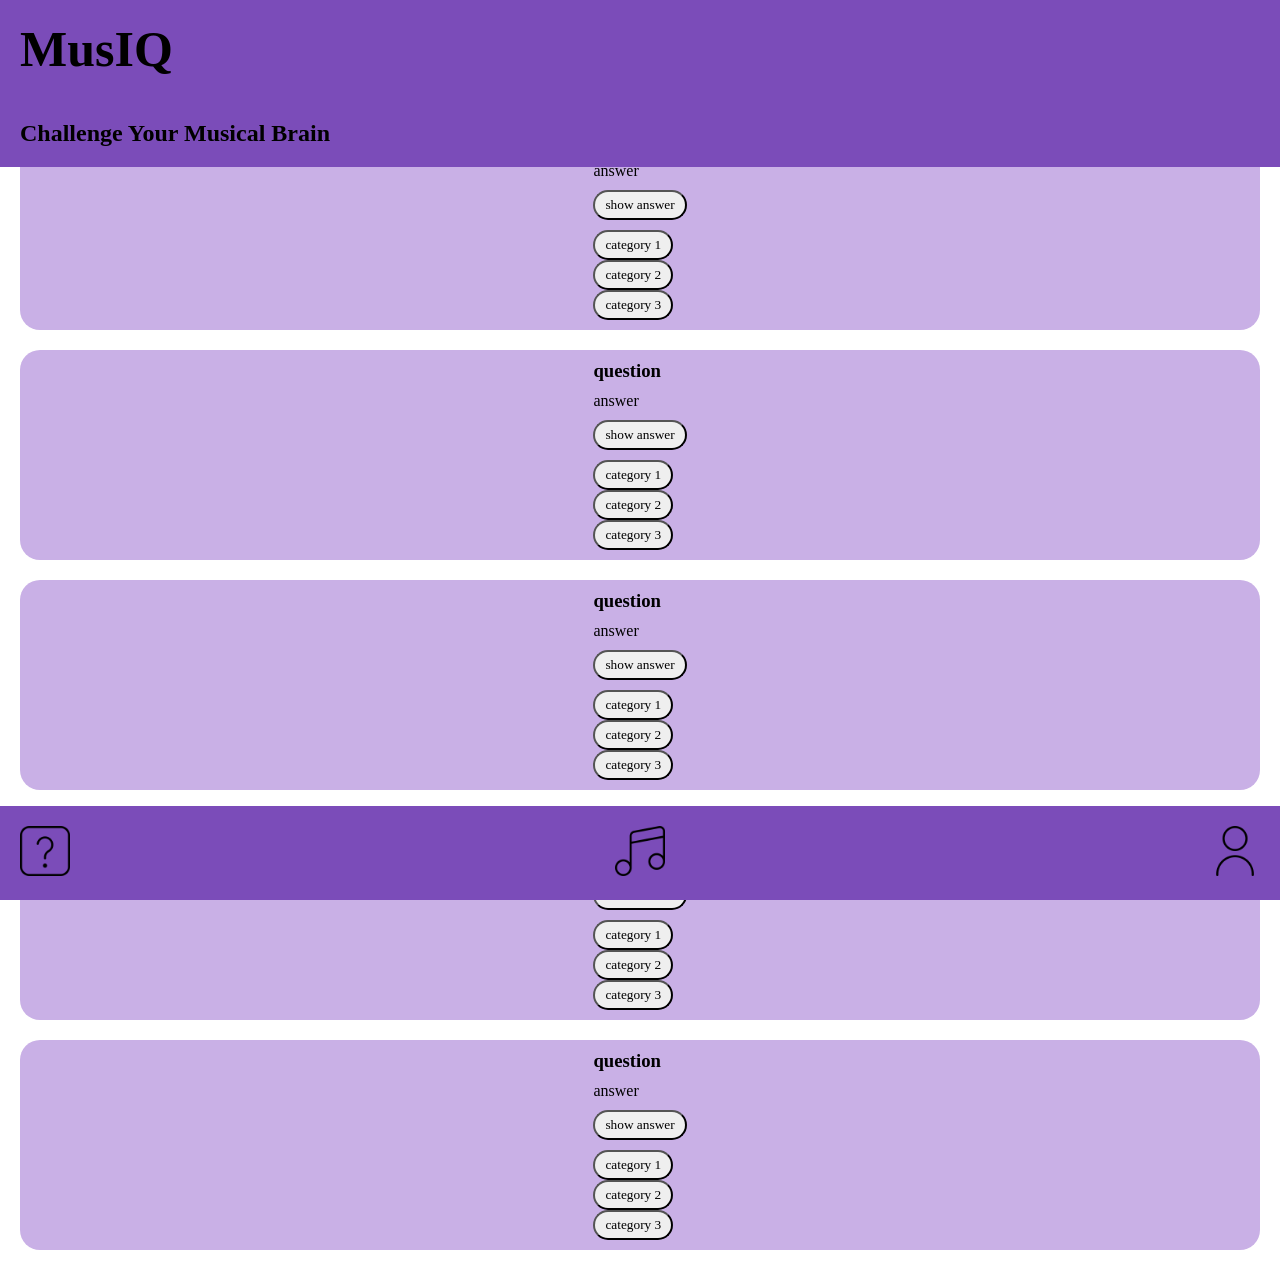
==== index.html @ 182e0ea8 "add navbar and css" ====
<!doctype html>
<html lang="en">
  <head>
    <meta charset="utf-8" />
    <meta
      name="viewport"
      content="width=device-width, initial-scale=1, shrink-to-fit=no"
    />
    <link rel="icon" href="./assets/music-alt.png" type="musical-note-icon" />
    <title>MusIQ</title>
    <link rel="stylesheet" href="./styles.css" />
  </head>

  <body>
    <header class="header">
      <h1 class="header__title">MusIQ</h1>
      <h2 class="header__subtitle">Challenge Your Musical Brain</h2>
    </header>

    <main class="main-content">
      <ul class="question-card__list">
        <div class="question-card">
          <h3 class="question-card__title">question</h3>
          <p class="answer">answer</p>
          <button class="answer-button">show answer</button>
          <ul class="category-list">
            <li><button class="category">category 1</button></li>
            <li><button class="category">category 2</button></li>
            <li><button class="category">category 3</button></li>
          </ul>
        </div>
        <div class="question-card">
          <h3 class="question-card__title">question</h3>
          <p class="answer">answer</p>
          <button class="answer-button">show answer</button>
          <ul class="category-list">
            <li><button class="category">category 1</button></li>
            <li><button class="category">category 2</button></li>
            <li><button class="category">category 3</button></li>
          </ul>
        </div>
        <div class="question-card">
          <h3 class="question-card__title">question</h3>
          <p class="answer">answer</p>
          <button class="answer-button">show answer</button>
          <ul class="category-list">
            <li><button class="category">category 1</button></li>
            <li><button class="category">category 2</button></li>
            <li><button class="category">category 3</button></li>
          </ul>
        </div>
        <div class="question-card">
          <h3 class="question-card__title">question</h3>
          <p class="answer">answer</p>
          <button class="answer-button">show answer</button>
          <ul class="category-list">
            <li><button class="category">category 1</button></li>
            <li><button class="category">category 2</button></li>
            <li><button class="category">category 3</button></li>
          </ul>
        </div>
        <div class="question-card">
          <h3 class="question-card__title">question</h3>
          <p class="answer">answer</p>
          <button class="answer-button">show answer</button>
          <ul class="category-list">
            <li><button class="category">category 1</button></li>
            <li><button class="category">category 2</button></li>
            <li><button class="category">category 3</button></li>
          </ul>
        </div>
      </ul>
      <nav class="navbar">
        <ul class="nav-links">
          <li>
            <a href="index.html">
              <img src="./assets/question-square.png" alt="homepage" />
            </a>
          </li>
          <li>
            <a href="bookmarks.html">
              <img src="./assets/music-alt.png" alt="bookmarks" />
            </a>
          </li>
          <li>
            <a href="profile.html">
              <img src="./assets/user.png" alt="profile" />
            </a>
          </li>
        </ul>
      </nav>
    </main>
  </body>
</html>
---- styles.css ----
@import url("./global.css");
@import url("./header.css");
@import url("./cards.css");
@import url("./navigation.css");
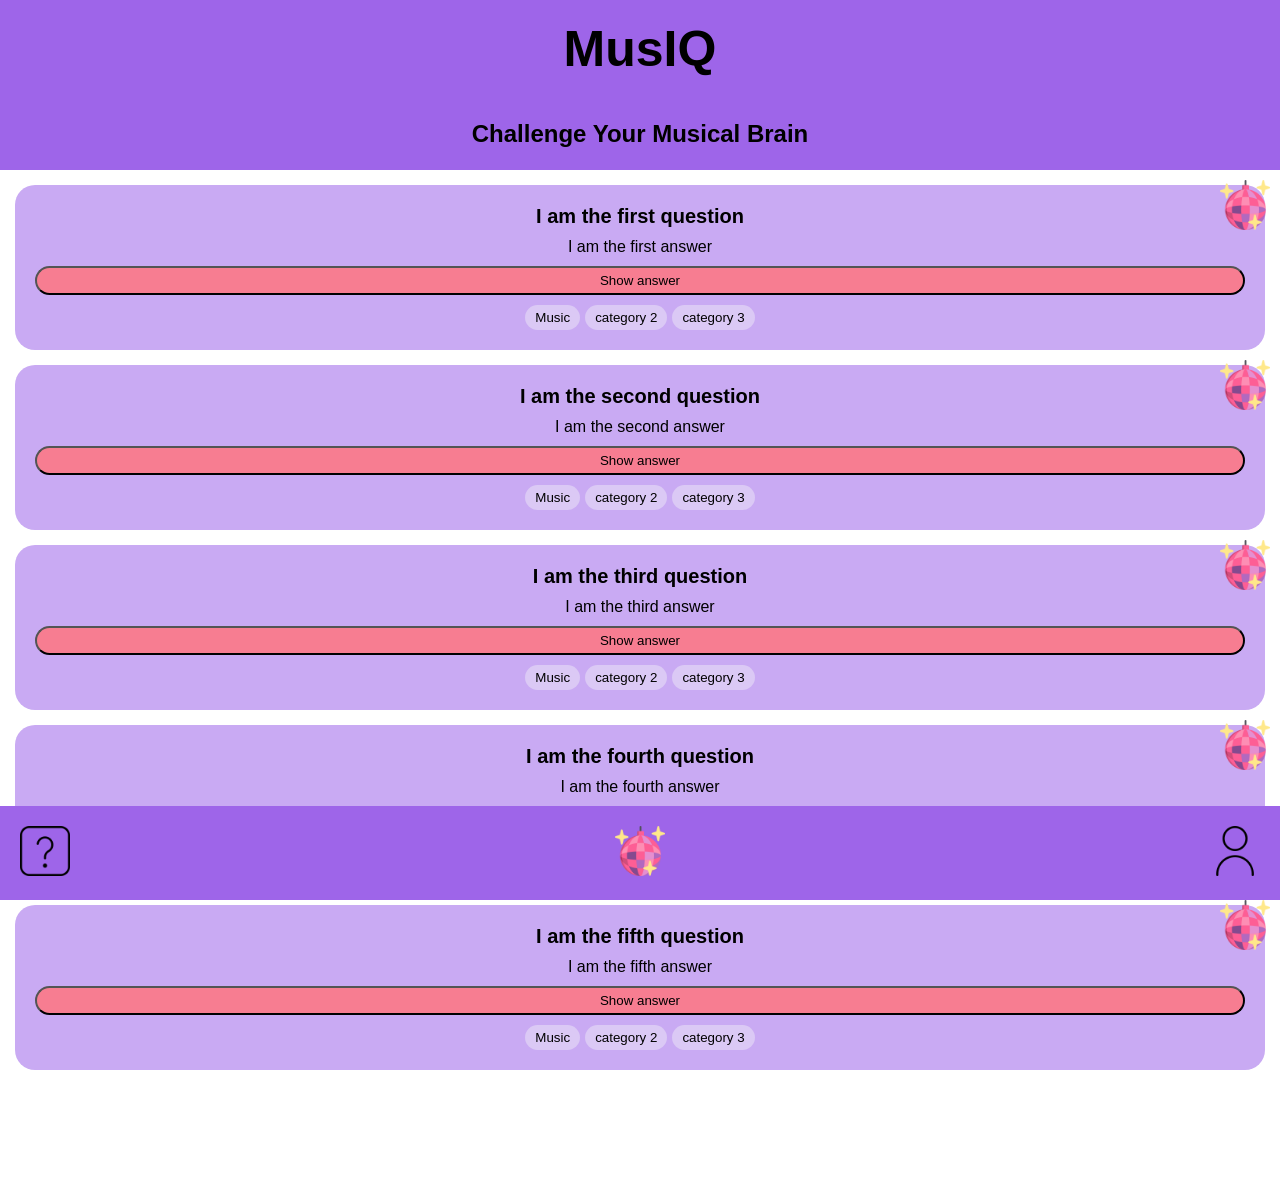
==== commit fbc25db8: "add bookmarks" ====
--- a/index.html
+++ b/index.html
@@ -20,51 +20,76 @@
     <main class="main-content">
       <ul class="question-card__list">
         <div class="question-card">
-          <h3 class="question-card__title">question</h3>
-          <p class="answer">answer</p>
-          <button class="answer-button">show answer</button>
+          <img
+            class="question-card__bookmark"
+            src="./assets/disco-ball.png"
+            alt="bookmark__disco-ball"
+          />
+          <h3 class="question-card__title">I am the first question</h3>
+          <p class="answer">I am the first answer</p>
+          <button class="answer-button">Show answer</button>
           <ul class="category-list">
-            <li><button class="category">category 1</button></li>
+            <li><button class="category">Music</button></li>
             <li><button class="category">category 2</button></li>
             <li><button class="category">category 3</button></li>
           </ul>
         </div>
         <div class="question-card">
-          <h3 class="question-card__title">question</h3>
-          <p class="answer">answer</p>
-          <button class="answer-button">show answer</button>
+          <img
+            class="question-card__bookmark"
+            src="./assets/disco-ball.png"
+            alt="bookmark__disco-ball"
+          />
+          <h3 class="question-card__title">I am the second question</h3>
+          <p class="answer">I am the second answer</p>
+          <button class="answer-button">Show answer</button>
           <ul class="category-list">
-            <li><button class="category">category 1</button></li>
+            <li><button class="category">Music</button></li>
             <li><button class="category">category 2</button></li>
             <li><button class="category">category 3</button></li>
           </ul>
         </div>
         <div class="question-card">
-          <h3 class="question-card__title">question</h3>
-          <p class="answer">answer</p>
-          <button class="answer-button">show answer</button>
+          <img
+            class="question-card__bookmark"
+            src="./assets/disco-ball.png"
+            alt="bookmark__disco-ball"
+          />
+          <h3 class="question-card__title">I am the third question</h3>
+          <p class="answer">I am the third answer</p>
+          <button class="answer-button">Show answer</button>
           <ul class="category-list">
-            <li><button class="category">category 1</button></li>
+            <li><button class="category">Music</button></li>
             <li><button class="category">category 2</button></li>
             <li><button class="category">category 3</button></li>
           </ul>
         </div>
         <div class="question-card">
-          <h3 class="question-card__title">question</h3>
-          <p class="answer">answer</p>
-          <button class="answer-button">show answer</button>
+          <img
+            class="question-card__bookmark"
+            src="./assets/disco-ball.png"
+            alt="bookmark__disco-ball"
+          />
+          <h3 class="question-card__title">I am the fourth question</h3>
+          <p class="answer">I am the fourth answer</p>
+          <button class="answer-button">Show answer</button>
           <ul class="category-list">
-            <li><button class="category">category 1</button></li>
+            <li><button class="category">Music</button></li>
             <li><button class="category">category 2</button></li>
             <li><button class="category">category 3</button></li>
           </ul>
         </div>
         <div class="question-card">
-          <h3 class="question-card__title">question</h3>
-          <p class="answer">answer</p>
-          <button class="answer-button">show answer</button>
+          <img
+            class="question-card__bookmark"
+            src="./assets/disco-ball.png"
+            alt="bookmark__disco-ball"
+          />
+          <h3 class="question-card__title">I am the fifth question</h3>
+          <p class="answer">I am the fifth answer</p>
+          <button class="answer-button">Show answer</button>
           <ul class="category-list">
-            <li><button class="category">category 1</button></li>
+            <li><button class="category">Music</button></li>
             <li><button class="category">category 2</button></li>
             <li><button class="category">category 3</button></li>
           </ul>
@@ -79,7 +104,7 @@
           </li>
           <li>
             <a href="bookmarks.html">
-              <img src="./assets/music-alt.png" alt="bookmarks" />
+              <img src="./assets/disco-ball.png" alt="bookmarks" />
             </a>
           </li>
           <li>
--- a/styles.css
+++ b/styles.css
@@ -2,3 +2,7 @@
 @import url("./header.css");
 @import url("./cards.css");
 @import url("./navigation.css");
+
+/* Wo füge ich den Link ein?
+<a href="https://www.flaticon.com/free-icons/disco-dance" title="disco dance icons">Disco dance icons created by Freepik - Flaticon</a>
+*/
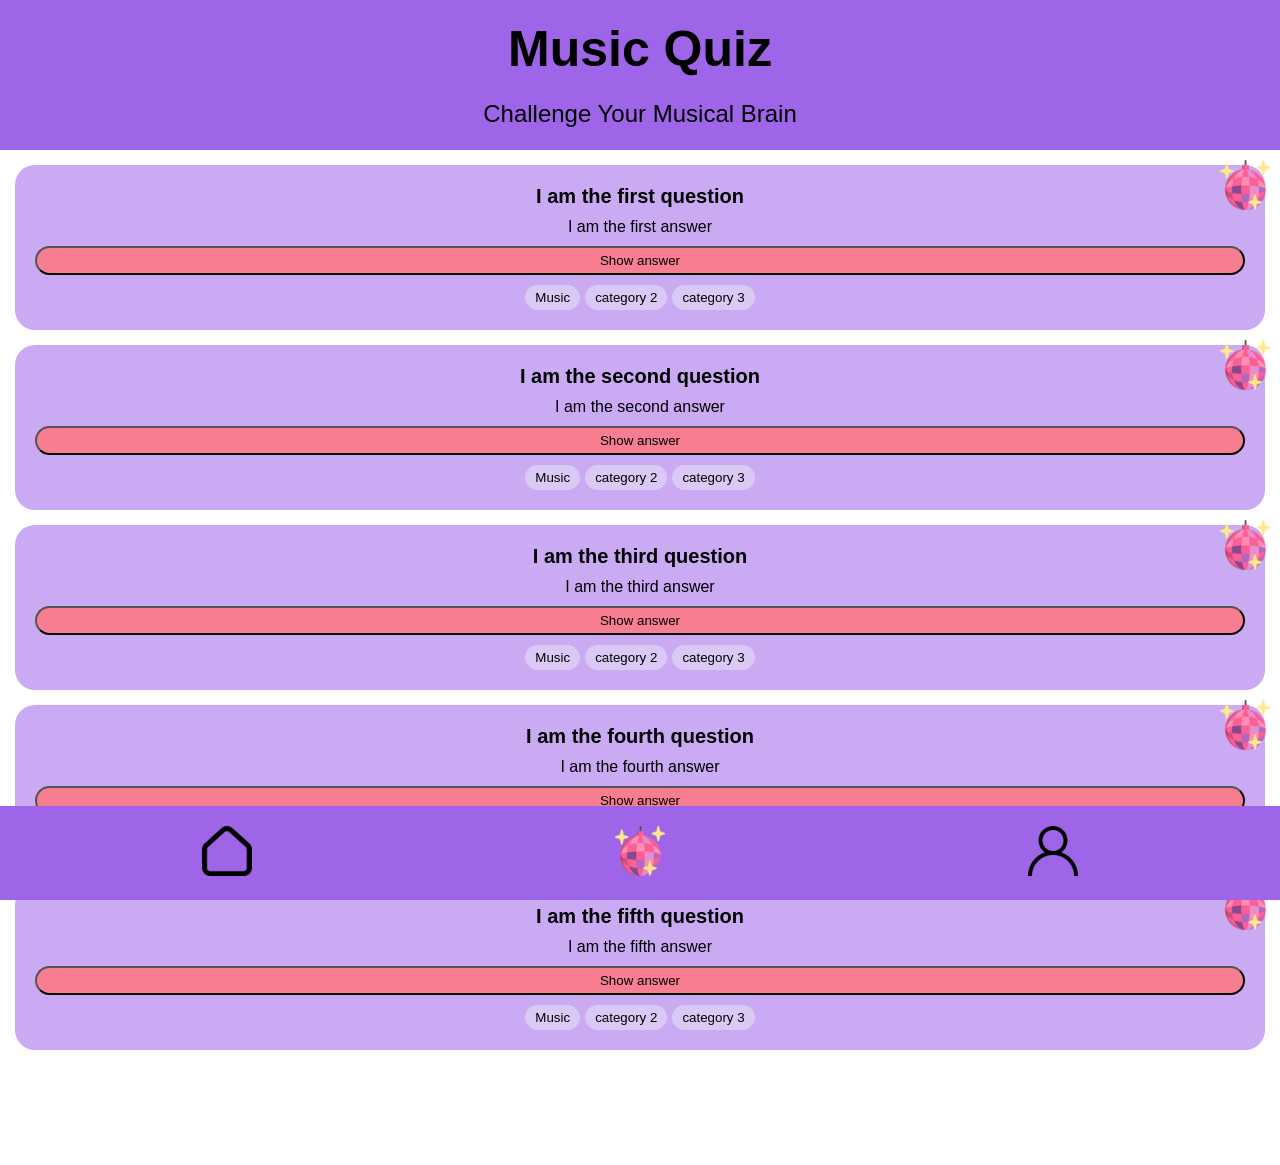
==== commit a5bad5e1: "change navbar icons" ====
--- a/index.html
+++ b/index.html
@@ -6,14 +6,14 @@
       name="viewport"
       content="width=device-width, initial-scale=1, shrink-to-fit=no"
     />
-    <link rel="icon" href="./assets/music-alt.png" type="musical-note-icon" />
-    <title>MusIQ</title>
+    <link rel="icon" href="./assets/disco-ball.png" type="disco-ball-icon" />
+    <title>Music Quiz</title>
     <link rel="stylesheet" href="./styles.css" />
   </head>
 
   <body>
     <header class="header">
-      <h1 class="header__title">MusIQ</h1>
+      <h1 class="header__title">Music Quiz</h1>
       <h2 class="header__subtitle">Challenge Your Musical Brain</h2>
     </header>
 
@@ -34,6 +34,7 @@
             <li><button class="category">category 3</button></li>
           </ul>
         </div>
+
         <div class="question-card">
           <img
             class="question-card__bookmark"
@@ -49,6 +50,7 @@
             <li><button class="category">category 3</button></li>
           </ul>
         </div>
+
         <div class="question-card">
           <img
             class="question-card__bookmark"
@@ -64,6 +66,7 @@
             <li><button class="category">category 3</button></li>
           </ul>
         </div>
+
         <div class="question-card">
           <img
             class="question-card__bookmark"
@@ -79,6 +82,7 @@
             <li><button class="category">category 3</button></li>
           </ul>
         </div>
+
         <div class="question-card">
           <img
             class="question-card__bookmark"
@@ -95,11 +99,12 @@
           </ul>
         </div>
       </ul>
+
       <nav class="navbar">
         <ul class="nav-links">
           <li>
             <a href="index.html">
-              <img src="./assets/question-square.png" alt="homepage" />
+              <img src="./assets/house.png" alt="homepage" />
             </a>
           </li>
           <li>
@@ -109,7 +114,7 @@
           </li>
           <li>
             <a href="profile.html">
-              <img src="./assets/user.png" alt="profile" />
+              <img src="./assets/user_strong.png" alt="profile" />
             </a>
           </li>
         </ul>
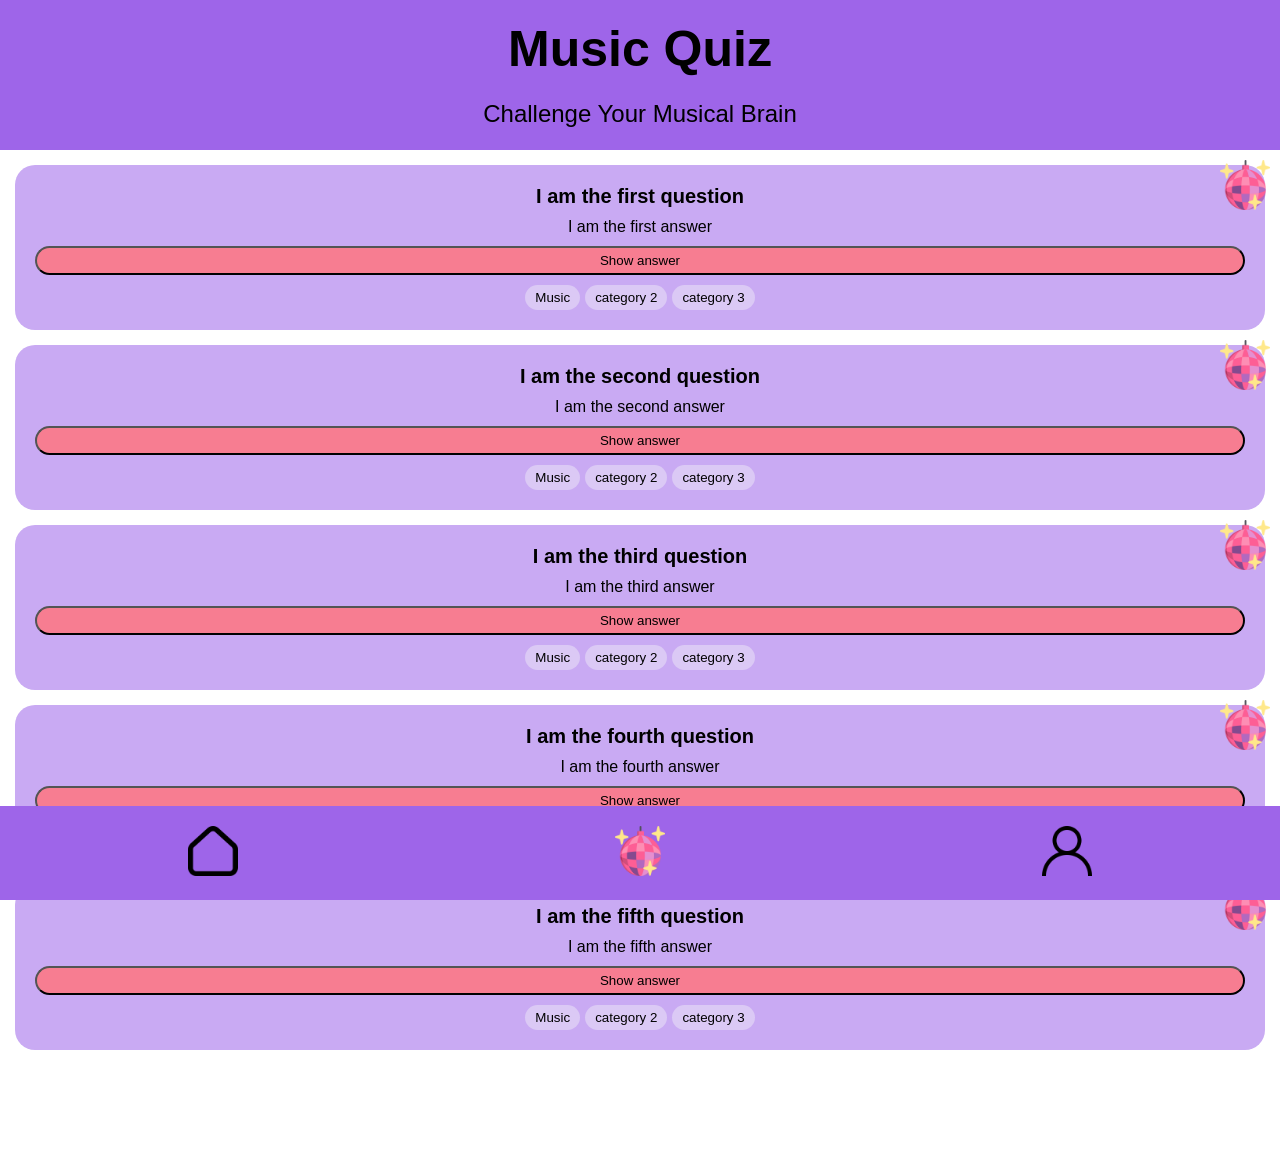
==== commit d293b70a: "add bookmark hover style" ====
--- a/index.html
+++ b/index.html
@@ -102,17 +102,17 @@
 
       <nav class="navbar">
         <ul class="nav-links">
-          <li>
+          <li class="nav-icon">
             <a href="index.html">
               <img src="./assets/house.png" alt="homepage" />
             </a>
           </li>
-          <li>
+          <li class="nav-icon">
             <a href="bookmarks.html">
               <img src="./assets/disco-ball.png" alt="bookmarks" />
             </a>
           </li>
-          <li>
+          <li class="nav-icon">
             <a href="profile.html">
               <img src="./assets/user_strong.png" alt="profile" />
             </a>
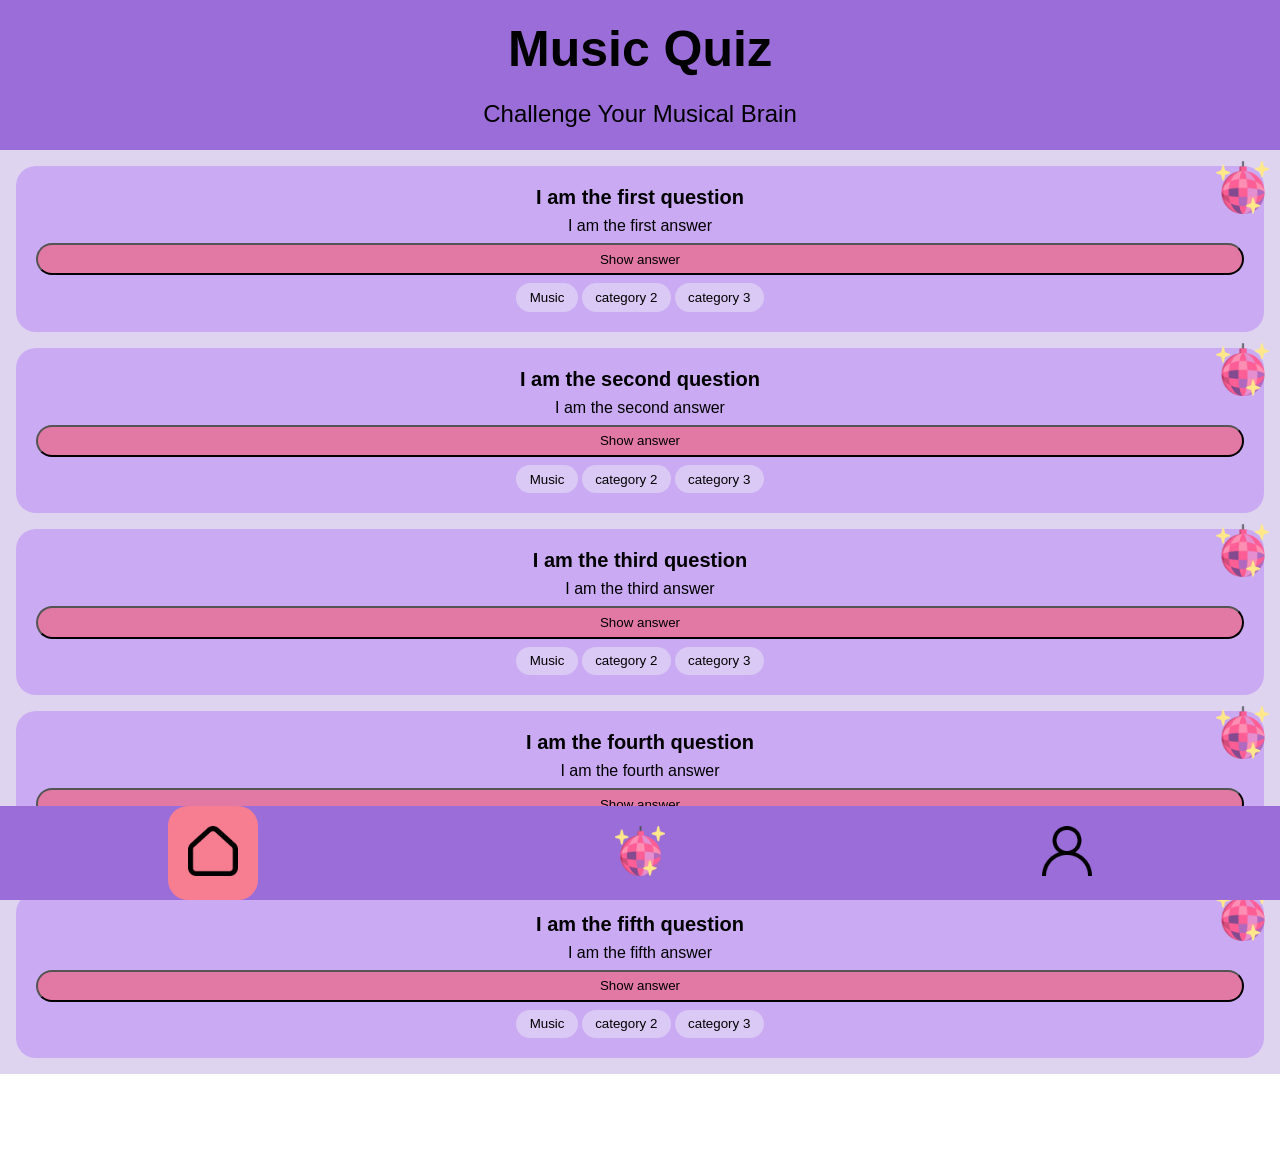
==== commit fb1d03fd: "change styles" ====
--- a/index.html
+++ b/index.html
@@ -102,17 +102,17 @@
 
       <nav class="navbar">
         <ul class="nav-links">
-          <li class="nav-icon">
+          <li class="nav-icon--homepage">
             <a href="index.html">
               <img src="./assets/house.png" alt="homepage" />
             </a>
           </li>
-          <li class="nav-icon">
+          <li class="nav-icon--bookmarks">
             <a href="bookmarks.html">
               <img src="./assets/disco-ball.png" alt="bookmarks" />
             </a>
           </li>
-          <li class="nav-icon">
+          <li class="nav-icon--profile">
             <a href="profile.html">
               <img src="./assets/user_strong.png" alt="profile" />
             </a>
--- a/styles.css
+++ b/styles.css
@@ -1,6 +1,6 @@
 @import url("./global.css");
 @import url("./header.css");
-@import url("./cards.css");
+@import url("./main.css");
 @import url("./navigation.css");
 
 /* Wo füge ich den Link ein?
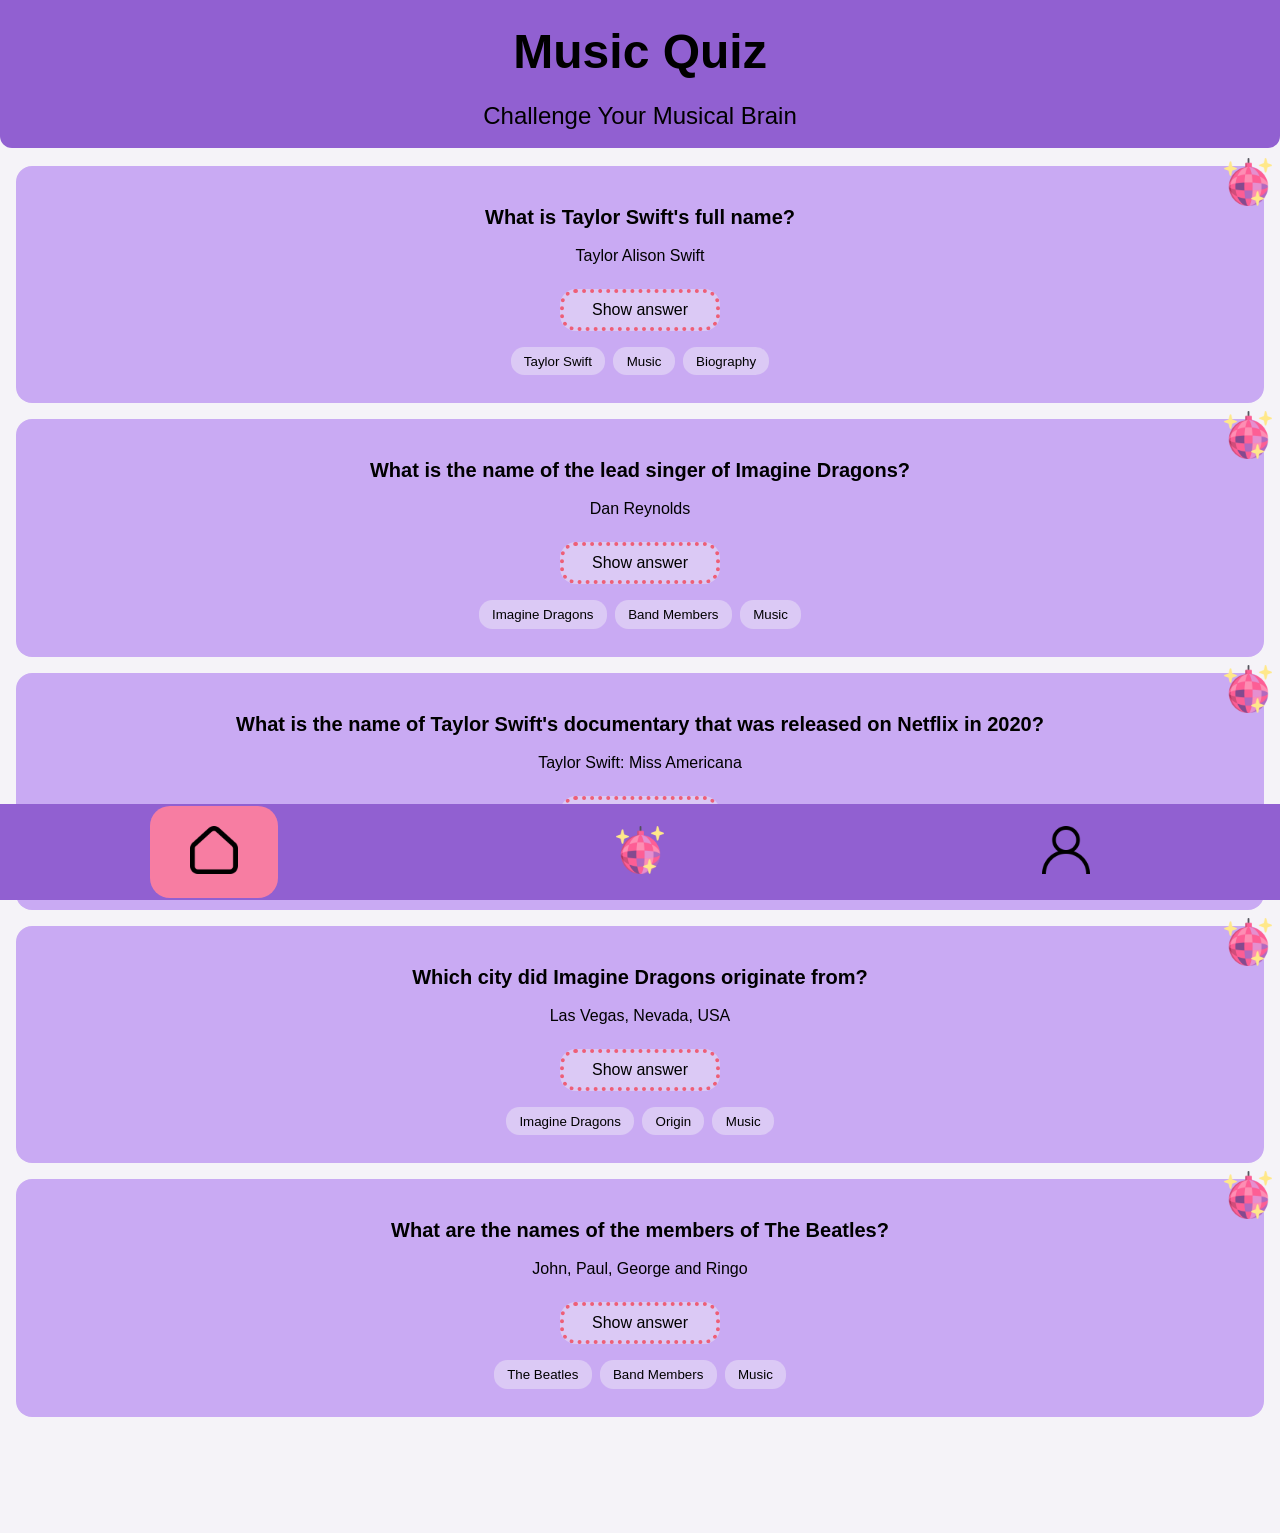
==== commit 1eeb8d98: "add different style elements" ====
--- a/index.html
+++ b/index.html
@@ -25,13 +25,15 @@
             src="./assets/disco-ball.png"
             alt="bookmark__disco-ball"
           />
-          <h3 class="question-card__title">I am the first question</h3>
-          <p class="answer">I am the first answer</p>
+          <h3 class="question-card__title">
+            What is Taylor Swift's full name?
+          </h3>
+          <p class="answer">Taylor Alison Swift</p>
           <button class="answer-button">Show answer</button>
           <ul class="category-list">
+            <li><button class="category">Taylor Swift</button></li>
             <li><button class="category">Music</button></li>
-            <li><button class="category">category 2</button></li>
-            <li><button class="category">category 3</button></li>
+            <li><button class="category">Biography</button></li>
           </ul>
         </div>
 
@@ -41,13 +43,15 @@
             src="./assets/disco-ball.png"
             alt="bookmark__disco-ball"
           />
-          <h3 class="question-card__title">I am the second question</h3>
-          <p class="answer">I am the second answer</p>
+          <h3 class="question-card__title">
+            What is the name of the lead singer of Imagine Dragons?
+          </h3>
+          <p class="answer">Dan Reynolds</p>
           <button class="answer-button">Show answer</button>
           <ul class="category-list">
+            <li><button class="category">Imagine Dragons</button></li>
+            <li><button class="category">Band Members</button></li>
             <li><button class="category">Music</button></li>
-            <li><button class="category">category 2</button></li>
-            <li><button class="category">category 3</button></li>
           </ul>
         </div>
 
@@ -57,13 +61,16 @@
             src="./assets/disco-ball.png"
             alt="bookmark__disco-ball"
           />
-          <h3 class="question-card__title">I am the third question</h3>
-          <p class="answer">I am the third answer</p>
+          <h3 class="question-card__title">
+            What is the name of Taylor Swift's documentary that was released on
+            Netflix in 2020?
+          </h3>
+          <p class="answer">Taylor Swift: Miss Americana</p>
           <button class="answer-button">Show answer</button>
           <ul class="category-list">
-            <li><button class="category">Music</button></li>
-            <li><button class="category">category 2</button></li>
-            <li><button class="category">category 3</button></li>
+            <li><button class="category">Taylor Swift</button></li>
+            <li><button class="category">Documentary</button></li>
+            <li><button class="category">Netflix</button></li>
           </ul>
         </div>
 
@@ -73,13 +80,15 @@
             src="./assets/disco-ball.png"
             alt="bookmark__disco-ball"
           />
-          <h3 class="question-card__title">I am the fourth question</h3>
-          <p class="answer">I am the fourth answer</p>
+          <h3 class="question-card__title">
+            Which city did Imagine Dragons originate from?
+          </h3>
+          <p class="answer">Las Vegas, Nevada, USA</p>
           <button class="answer-button">Show answer</button>
           <ul class="category-list">
+            <li><button class="category">Imagine Dragons</button></li>
+            <li><button class="category">Origin</button></li>
             <li><button class="category">Music</button></li>
-            <li><button class="category">category 2</button></li>
-            <li><button class="category">category 3</button></li>
           </ul>
         </div>
 
@@ -89,30 +98,32 @@
             src="./assets/disco-ball.png"
             alt="bookmark__disco-ball"
           />
-          <h3 class="question-card__title">I am the fifth question</h3>
-          <p class="answer">I am the fifth answer</p>
+          <h3 class="question-card__title">
+            What are the names of the members of The Beatles?
+          </h3>
+          <p class="answer">John, Paul, George and Ringo</p>
           <button class="answer-button">Show answer</button>
           <ul class="category-list">
+            <li><button class="category">The Beatles</button></li>
+            <li><button class="category">Band Members</button></li>
             <li><button class="category">Music</button></li>
-            <li><button class="category">category 2</button></li>
-            <li><button class="category">category 3</button></li>
           </ul>
         </div>
       </ul>
 
       <nav class="navbar">
         <ul class="nav-links">
-          <li class="nav-icon--homepage">
+          <li class="nav-icon__homepage">
             <a href="index.html">
               <img src="./assets/house.png" alt="homepage" />
             </a>
           </li>
-          <li class="nav-icon--bookmarks">
+          <li class="nav-icon__bookmarks">
             <a href="bookmarks.html">
               <img src="./assets/disco-ball.png" alt="bookmarks" />
             </a>
           </li>
-          <li class="nav-icon--profile">
+          <li class="nav-icon__profile">
             <a href="profile.html">
               <img src="./assets/user_strong.png" alt="profile" />
             </a>
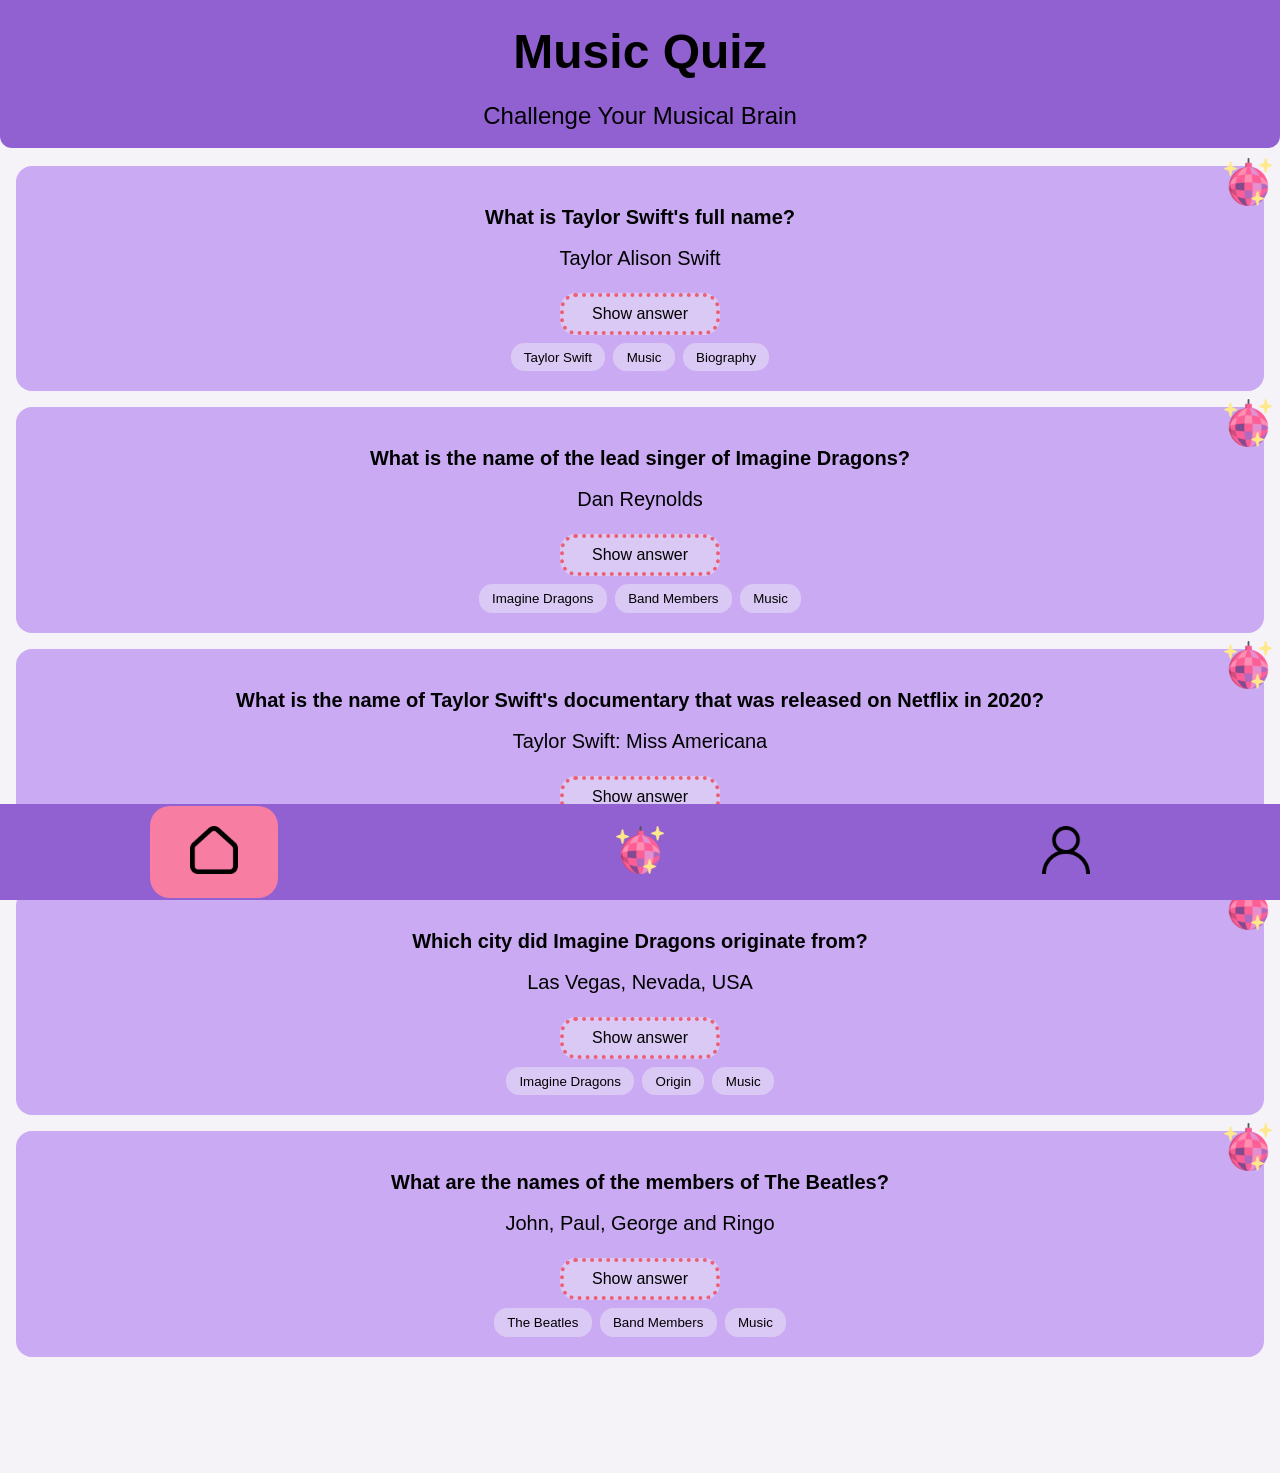
==== commit 9494663c: "add style changes" ====
--- a/index.html
+++ b/index.html
@@ -113,17 +113,17 @@
 
       <nav class="navbar">
         <ul class="nav-links">
-          <li class="nav-icon__homepage">
+          <li class="nav-icon__active">
             <a href="index.html">
               <img src="./assets/house.png" alt="homepage" />
             </a>
           </li>
-          <li class="nav-icon__bookmarks">
+          <li class="nav-icon">
             <a href="bookmarks.html">
               <img src="./assets/disco-ball.png" alt="bookmarks" />
             </a>
           </li>
-          <li class="nav-icon__profile">
+          <li class="nav-icon">
             <a href="profile.html">
               <img src="./assets/user_strong.png" alt="profile" />
             </a>
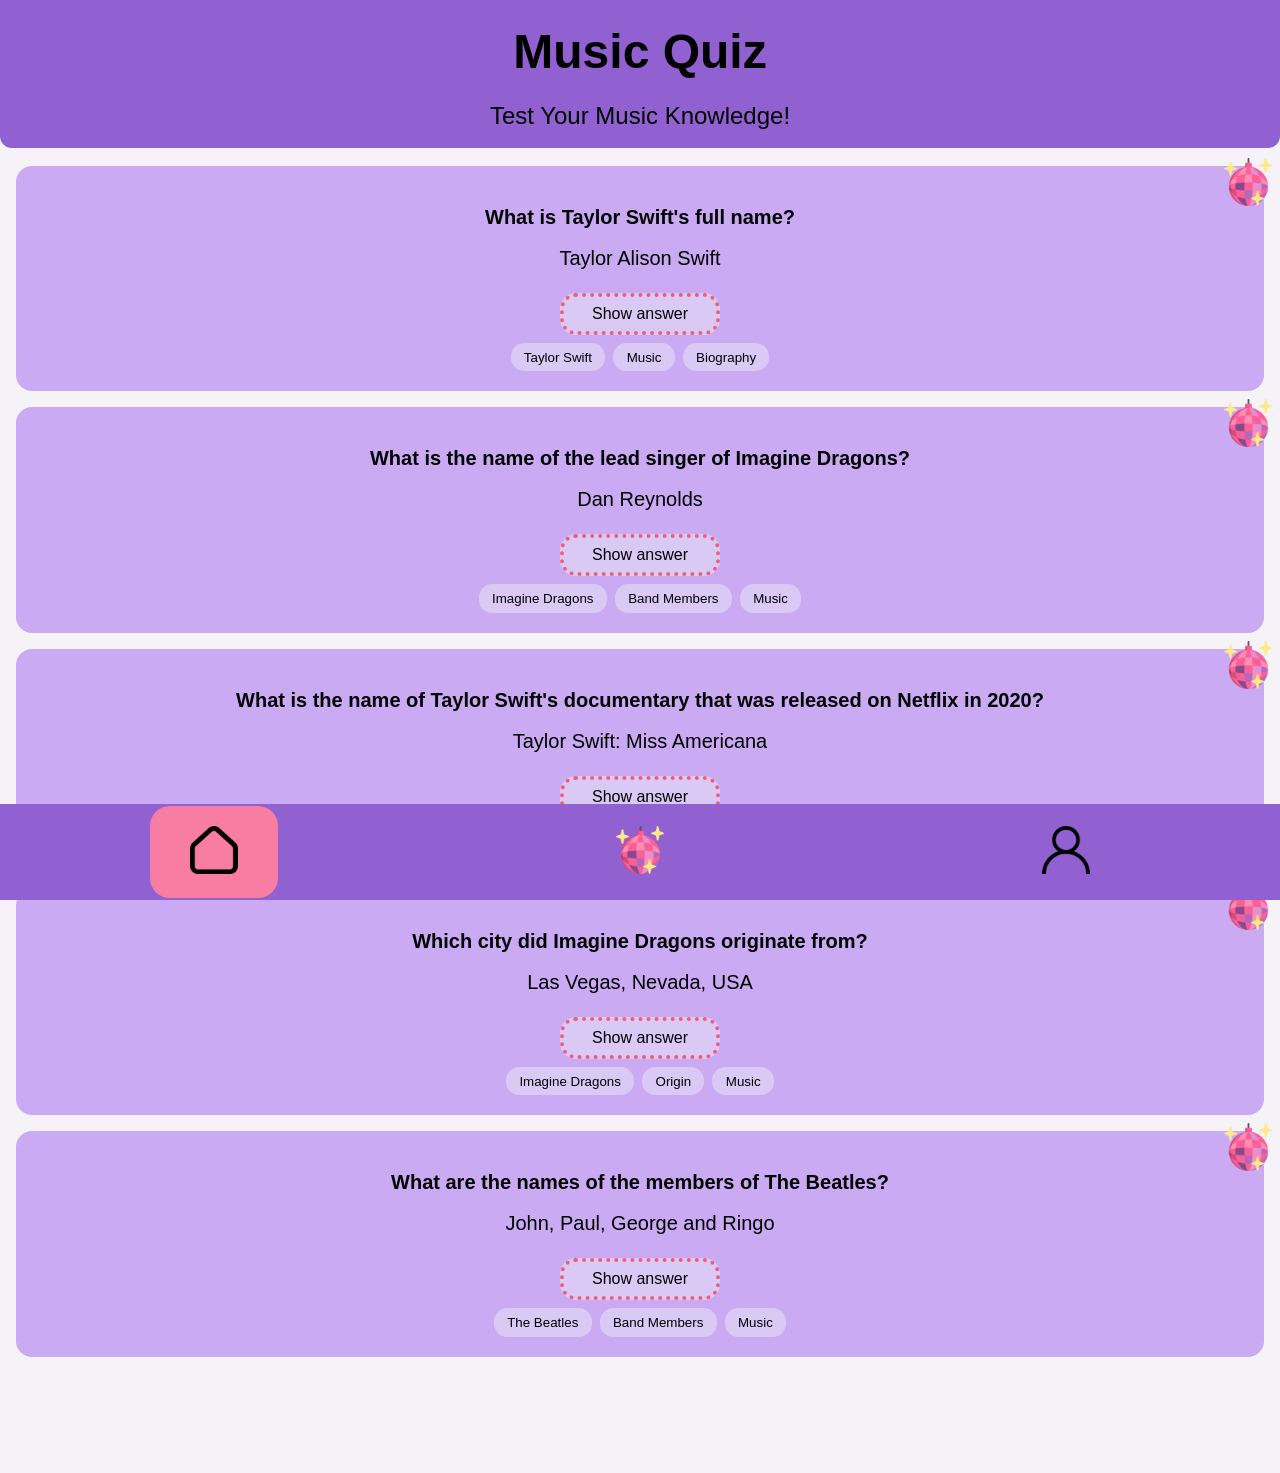
==== commit 8a2bcf12: "modify different elements" ====
--- a/index.html
+++ b/index.html
@@ -14,7 +14,7 @@
   <body>
     <header class="header">
       <h1 class="header__title">Music Quiz</h1>
-      <h2 class="header__subtitle">Challenge Your Musical Brain</h2>
+      <h2 class="header__subtitle">Test Your Music Knowledge!</h2>
     </header>
 
     <main class="main-content">
--- a/styles.css
+++ b/styles.css
@@ -1,7 +1,8 @@
 @import url("./global.css");
 @import url("./header.css");
-@import url("./main.css");
+@import url("./cards.css");
 @import url("./navigation.css");
+@import url("./profile.css");
 
 /* Wo füge ich den Link ein?
 <a href="https://www.flaticon.com/free-icons/disco-dance" title="disco dance icons">Disco dance icons created by Freepik - Flaticon</a>
